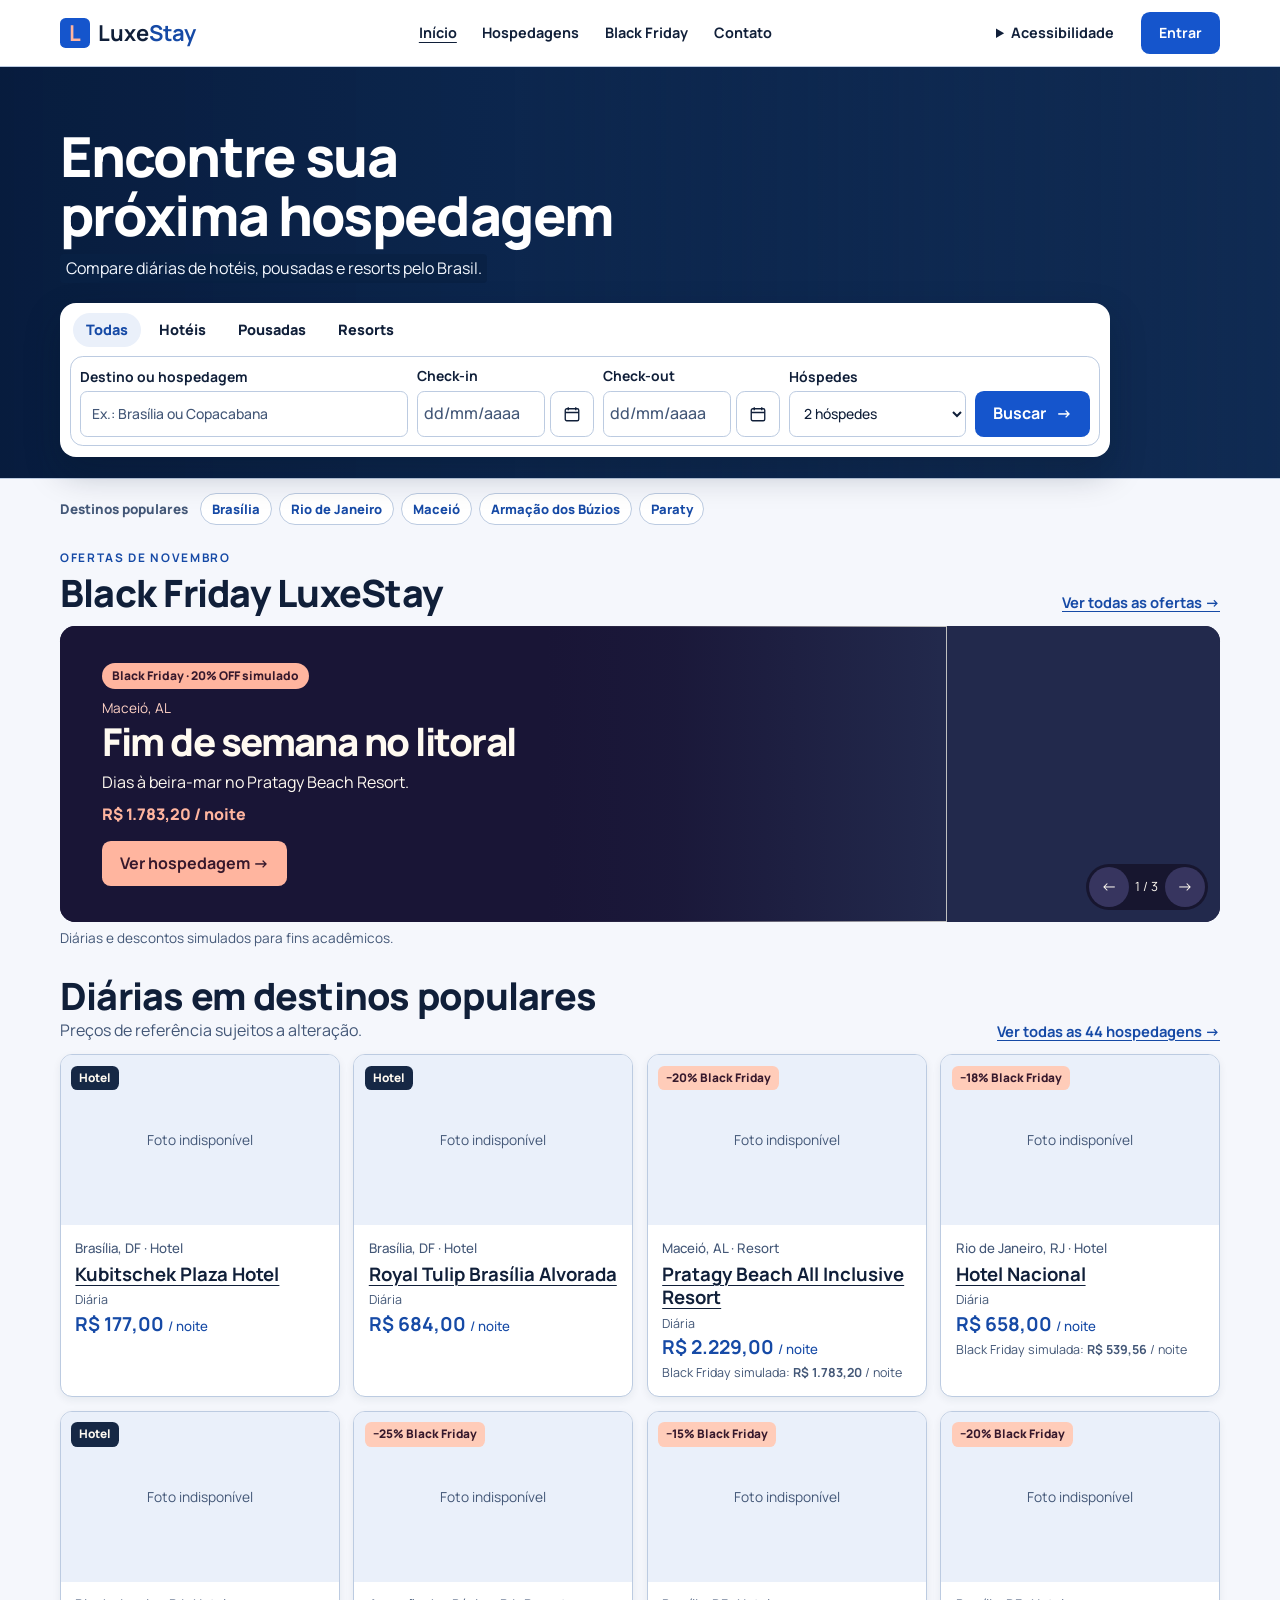
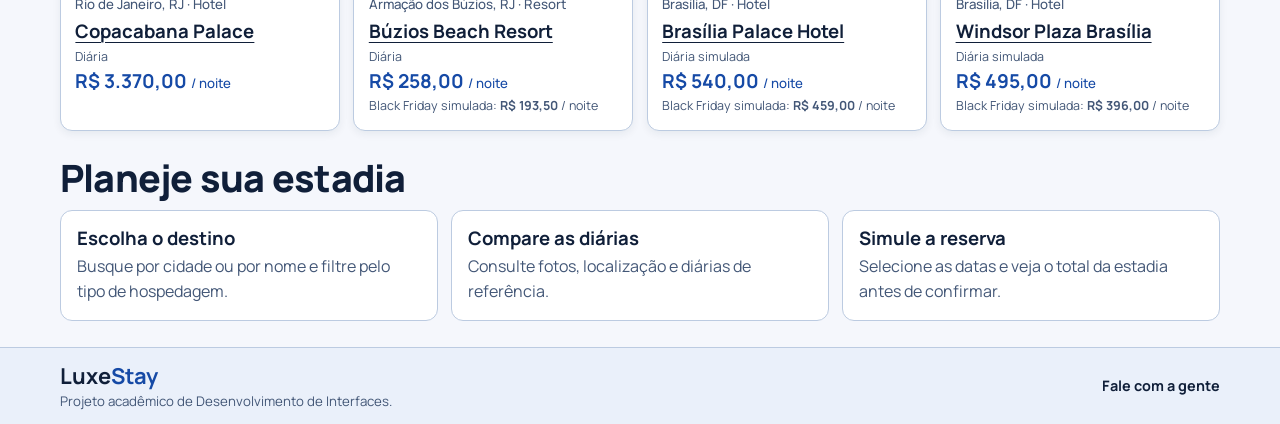
==== index.html @ e7db76b5 "Organiza a interface e conclui o fluxo de reserva do LuxeStay - Separa o catálogo de 44 hospedagens " ====
<!doctype html>
<html lang="pt-BR">

  <head>
    <meta charset="utf-8">
    <meta name="viewport" content="width=device-width, initial-scale=1">
    <meta name="theme-color" content="#0d2344">
    <title>Encontre sua próxima hospedagem | LuxeStay</title>
    <link rel="stylesheet"
      href="https://cdn.jsdelivr.net/npm/bootstrap@5.3.8/dist/css/bootstrap.min.css">
    <link rel="stylesheet" href="css/style.css">
    <script defer
      src="https://cdn.jsdelivr.net/npm/bootstrap@5.3.8/dist/js/bootstrap.bundle.min.js"></script>
    <script defer src="js/hospedagens.js"></script>
    <script defer src="js/script.js"></script>
  </head>

  <body>
    <a class="skip-link" href="#principal">Ir para o conteúdo</a>
    <header class="site-header">
      <div class="shell header-inner">
        <a class="brand" href="index.html" aria-label="LuxeStay, início"><span class="brand-mark"
            aria-hidden="true">L</span> Luxe<span>Stay</span></a>
        <nav aria-label="Menu principal">
          <a href="index.html" aria-current="page">Início</a>
          <a href="hospedagens.html">Hospedagens</a>
          <a href="index.html#ofertas">Black Friday</a>
          <a href="contato.html">Contato</a>
        </nav>
        <div class="header-actions">
          <details class="access">
            <summary>Acessibilidade</summary>
            <div class="access-options">
              <label for="tema">Aparência</label>
              <select id="tema">
                <option value="light">Modo claro</option>
                <option value="dark">Modo escuro</option>
              </select>
              <label for="tamanho">Tamanho do texto</label>
              <select id="tamanho">
                <option value="normal">Padrão</option>
                <option value="grande">Maior</option>
                <option value="extra">Muito maior</option>
              </select>
            </div>
          </details>
          <a class="action compact" data-account href="login.html">Entrar</a>
        </div>
      </div>
    </header>
    <main id="principal">
      <section class="intro hero-search">
        <div class="shell">
          <h1>Encontre sua próxima hospedagem</h1>
          <p>Compare diárias de hotéis, pousadas e resorts pelo Brasil.</p>
          <form class="search-panel formulario-busca" action="hospedagens.html" method="get">
            <fieldset class="search-tabs">
              <legend class="sr-only">Tipo de hospedagem</legend>
              <label><input type="radio" name="tipo" value="" checked><span>Todas</span></label>
              <label><input type="radio" name="tipo" value="hotel"><span>Hotéis</span></label>
              <label><input type="radio" name="tipo" value="pousada"><span>Pousadas</span></label>
              <label><input type="radio" name="tipo" value="resort"><span>Resorts</span></label>
            </fieldset>
            <p id="ajuda-datas" class="sr-only">Preencha as duas datas ou deixe ambos os campos em
              branco.</p>
            <div class="search-fields">
              <label>Destino ou hospedagem<input id="destino" name="destino" list="destinos"
                  placeholder="Ex.: Brasília ou Copacabana"></label>
              <datalist id="destinos"></datalist>
              <label>Check-in<input type="date" id="checkin" name="checkin"
                  aria-describedby="ajuda-datas"></label>
              <label>Check-out<input type="date" id="checkout" name="checkout"
                  aria-describedby="ajuda-datas"></label>
              <label>Hóspedes<select id="hospedes" name="hospedes">
                  <option value="1">1 hóspede</option>
                  <option value="2" selected>2 hóspedes</option>
                  <option value="3">3 hóspedes</option>
                  <option value="4">4 hóspedes</option>
                  <option value="5">5 hóspedes</option>
                  <option value="6">6 hóspedes</option>
                </select></label>
              <button class="action" type="submit">Buscar <span aria-hidden="true">→</span></button>
            </div>
          </form>
        </div>
      </section>

      <nav class="shell destination-strip" aria-label="Destinos populares">
        <span>Destinos populares</span>
        <a href="hospedagens.html?destino=Bras%C3%ADlia">Brasília</a>
        <a href="hospedagens.html?destino=Rio%20de%20Janeiro">Rio de Janeiro</a>
        <a href="hospedagens.html?destino=Macei%C3%B3">Maceió</a>
        <a href="hospedagens.html?destino=Arma%C3%A7%C3%A3o%20dos%20B%C3%BAzios">Armação dos
          Búzios</a>
        <a href="hospedagens.html?destino=Paraty">Paraty</a>
      </nav>

      <section id="ofertas" class="shell offer-section" aria-labelledby="titulo-ofertas">
        <div class="section-heading">
          <div>
            <p class="eyebrow">Ofertas de novembro</p>
            <h2 id="titulo-ofertas">Black Friday LuxeStay</h2>
          </div>
          <a class="text-link" href="hospedagens.html?oferta=1">Ver todas as ofertas →</a>
        </div>
        <div id="ofertas-luxe" class="carousel slide deal-carousel" aria-roledescription="carrossel"
          aria-label="Ofertas em destaque" data-bs-interval="false">
          <div class="carousel-inner">
            <div class="carousel-item active" role="group" aria-label="1 de 3">
              <article class="deal-slide">
                <img class="deal-photo"
                  src="https://imgcy.trivago.com/c_fill,e_sharpen:60,f_auto,h_720,q_75,w_1200/partner-images/5e/88/af7acc5b1d26669140fd26bcfb61e09111b917dd5258dff6beda369e85be.jpeg"
                  alt="" fetchpriority="high">
                <div class="deal-copy">
                  <span class="deal-badge" data-deal-badge="25">Black Friday</span>
                  <p class="deal-location">Maceió, AL</p>
                  <h3>Fim de semana no litoral</h3>
                  <p>Dias à beira-mar no Pratagy Beach Resort.</p>
                  <p class="deal-price"></p>
                  <a class="action gold" href="detalhes.html?id=25">Ver hospedagem →</a>
                </div>
              </article>
            </div>
            <div class="carousel-item" role="group" aria-label="2 de 3" inert>
              <article class="deal-slide">
                <img class="deal-photo"
                  src="https://imgcy.trivago.com/c_fill,e_sharpen:60,f_auto,h_720,q_75,w_1200/hotelier-images/9b/83/5a843646e0b677af9c43e42829a51268a2fe6a4b3c19500f8d08c5024c2d.jpeg"
                  alt="">
                <div class="deal-copy">
                  <span class="deal-badge" data-deal-badge="34">Black Friday</span>
                  <p class="deal-location">Rio de Janeiro, RJ</p>
                  <h3>O Rio visto de São Conrado</h3>
                  <p>Conheça o Hotel Nacional e a orla carioca.</p>
                  <p class="deal-price"></p>
                  <a class="action gold" href="detalhes.html?id=34">Ver hospedagem →</a>
                </div>
              </article>
            </div>
            <div class="carousel-item" role="group" aria-label="3 de 3" inert>
              <article class="deal-slide">
                <img class="deal-photo"
                  src="https://imgcy.trivago.com/c_fill,e_sharpen:60,f_auto,h_720,q_75,w_1200/partner-images/7d/9f/0ab2887607cb17956546deab1531b6927777f15df36d4d3253419502dbb2.jpeg"
                  alt="">
                <div class="deal-copy">
                  <span class="deal-badge" data-deal-badge="41">Black Friday</span>
                  <p class="deal-location">Armação dos Búzios, RJ</p>
                  <h3>Uma pausa em Búzios</h3>
                  <p>Estadia no Búzios Beach Resort, na Praia de Tucuns.</p>
                  <p class="deal-price"></p>
                  <a class="action gold" href="detalhes.html?id=41">Ver hospedagem →</a>
                </div>
              </article>
            </div>
          </div>
          <div class="deal-controls">
            <button type="button" data-bs-target="#ofertas-luxe" data-bs-slide="prev"
              aria-label="Oferta anterior">←</button>
            <span id="slide-atual" role="status">1 / 3</span>
            <button type="button" data-bs-target="#ofertas-luxe" data-bs-slide="next"
              aria-label="Próxima oferta">→</button>
          </div>
        </div>
        <p class="subtle offer-note">Diárias e descontos simulados para fins acadêmicos.</p>
      </section>

      <section class="shell featured" aria-labelledby="titulo-destaques">
        <div class="section-heading">
          <div>
            <h2 id="titulo-destaques">Diárias em destinos populares</h2>
            <p class="subtle">Preços de referência sujeitos a alteração.</p>
          </div>
          <a class="text-link" href="hospedagens.html">Ver todas as 44 hospedagens →</a>
        </div>
        <div class="row g-3 stay-grid" id="destaques"></div>
        <noscript>
          <p>Ative o JavaScript para ver o catálogo de hospedagens.</p>
        </noscript>
      </section>

      <section class="shell guide" aria-labelledby="titulo-guia">
        <h2 id="titulo-guia">Planeje sua estadia</h2>
        <div class="row g-3 stay-grid">
          <article class="col-md-4">
            <div class="guide-card">
              <h3>Escolha o destino</h3>
              <p>Busque por cidade ou por nome e filtre pelo tipo de hospedagem.</p>
            </div>
          </article>
          <article class="col-md-4">
            <div class="guide-card">
              <h3>Compare as diárias</h3>
              <p>Consulte fotos, localização e diárias de referência.</p>
            </div>
          </article>
          <article class="col-md-4">
            <div class="guide-card">
              <h3>Simule a reserva</h3>
              <p>Selecione as datas e veja o total da estadia antes de confirmar.</p>
            </div>
          </article>
        </div>
      </section>
    </main>
    <footer class="site-footer">
      <div class="shell footer-inner">
        <div><a class="brand" href="index.html">Luxe<span>Stay</span></a>
          <p>Projeto acadêmico de Desenvolvimento de Interfaces.</p>
        </div>
        <a href="contato.html">Fale com a gente</a>
      </div>
    </footer>
  </body>

</html>
---- css/style.css ----
@import url('https://fonts.googleapis.com/css2?family=Manrope:wght@400;500;600;700;800&display=swap');

:root {
  color-scheme: light;
  --page: #f5f7fc;
  --surface: #fff;
  --soft: #eaf0fa;
  --ink: #101f39;
  --muted: #435777;
  --accent: #164aa6;
  --button: #1555cc;
  --button-text: #fff;
  --line: #bccbe1;
  --focus: #1d5be4;
  --gold: #ffb59f;
}

:root[data-theme="dark"] {
  color-scheme: dark;
  --page: #0b1426;
  --surface: #131f34;
  --soft: #1b2b46;
  --ink: #eff5ff;
  --muted: #bed0ec;
  --accent: #a7c7ff;
  --button: #a7c7ff;
  --button-text: #101f39;
  --line: #566e94;
  --focus: #c1d4ff;
}

:root[data-size="grande"] {
  font-size: 112.5%;
}

:root[data-size="extra"] {
  font-size: 125%;
}

* {
  box-sizing: border-box;
}

[hidden] {
  display: none !important;
}

body {
  margin: 0;
  min-height: 100vh;
  display: flex;
  flex-direction: column;
  background: var(--page);
  color: var(--ink);
  font: 1rem/1.55 "Manrope", system-ui, sans-serif;
}

main {
  flex: 1;
}

a {
  color: var(--accent);
}

img {
  display: block;
  max-width: 100%;
}

button,
input,
select,
textarea {
  font: inherit;
}

button,
select,
summary {
  cursor: pointer;
}

:focus-visible {
  outline: 3px solid var(--focus);
  outline-offset: 3px;
}

.shell {
  width: min(1160px, calc(100% - 3rem));
  margin-inline: auto;
}

.sr-only,
.skip-link:not(:focus) {
  position: absolute;
  width: 1px;
  height: 1px;
  padding: 0;
  overflow: hidden;
  clip-path: inset(50%);
  white-space: nowrap;
}

.skip-link:focus {
  position: fixed;
  z-index: 10;
  top: .75rem;
  left: .75rem;
  padding: .6rem 1rem;
  background: var(--surface);
  border-radius: .4rem;
}

h1,
h2,
h3,
p {
  margin: 0;
}

h1,
h2 {
  font-family: "Manrope", system-ui, sans-serif;
  font-weight: 800;
}

h1 {
  font-size: clamp(2rem, 4.4vw, 3.45rem);
  line-height: 1.08;
  letter-spacing: -.03em;
}

h2 {
  font-size: clamp(1.65rem, 3vw, 2.35rem);
  line-height: 1.15;
  letter-spacing: -.02em;
}

h3 {
  font-size: 1.16rem;
  font-weight: 700;
  line-height: 1.25;
}

.subtle {
  color: var(--muted);
}

.eyebrow {
  color: var(--accent);
  font-size: .74rem;
  font-weight: 700;
  letter-spacing: .14em;
  text-transform: uppercase;
  margin-bottom: .25rem;
}

.site-header {
  background: var(--surface);
  border-bottom: 1px solid var(--line);
}

.header-inner,
.footer-inner,
.header-actions,
.site-header nav {
  display: flex;
  align-items: center;
  gap: clamp(.65rem, 2vw, 1.75rem);
}

.header-inner {
  justify-content: space-between;
  min-height: 4.1rem;
  padding-block: .55rem;
  flex-wrap: wrap;
}

.brand {
  display: inline-flex;
  align-items: center;
  font: 700 1.37rem "Manrope", system-ui, sans-serif;
  color: var(--ink);
  white-space: nowrap;
  text-decoration: none;
}

.brand>span:last-child {
  color: var(--accent);
}

.brand .brand-mark {
  display: grid;
  place-items: center;
  background: #1555cc;
  color: #ffb59f;
  width: 1.9rem;
  height: 1.9rem;
  margin-right: .48rem;
  border-radius: .35rem;
}

.site-header nav {
  flex-wrap: wrap;
}

.site-header nav a,
.site-footer a:not(.brand),
.access summary {
  color: var(--ink);
  font-size: .9rem;
  font-weight: 700;
  text-decoration: none;
}

.site-header nav a:hover,
.site-header nav a[aria-current],
.site-footer a:hover {
  text-decoration: underline;
  text-underline-offset: .25em;
}

.action {
  display: inline-flex;
  justify-content: center;
  align-items: center;
  gap: .65rem;
  min-height: 2.85rem;
  width: fit-content;
  padding: .55rem 1.05rem;
  border: 1px solid transparent;
  border-radius: .55rem;
  background: var(--button);
  color: var(--button-text);
  font-weight: 700;
  text-decoration: none;
}

.action:hover {
  text-decoration: underline;
  color: var(--button-text);
}

.action.compact {
  min-height: 2.45rem;
  font-size: .88rem;
}

.action.gold {
  background: var(--gold);
  color: #37192c;
}

.action.secondary {
  background: var(--surface);
  color: var(--ink);
  border-color: var(--line);
}

.access {
  position: relative;
}

.access summary {
  padding: .5rem .1rem;
}

.access-options {
  position: absolute;
  z-index: 3;
  right: 0;
  top: 100%;
  width: min(15rem, 84vw);
  display: grid;
  gap: .4rem;
  padding: .8rem;
  border: 1px solid var(--line);
  border-radius: .55rem;
  background: var(--surface);
  box-shadow: 0 9px 20px #0002;
}

.access-options label {
  font-size: .83rem;
  font-weight: 800;
}

.intro {
  background: var(--soft);
  border-bottom: 1px solid var(--line);
  padding: 1.65rem 0 1.45rem;
}

.intro h1+p,
.inner-page>h1+p {
  margin-top: .5rem;
  color: var(--muted);
}

.search-panel {
  display: grid;
  gap: .55rem;
  margin-top: 1rem;
}

.search-tabs {
  display: flex;
  flex-wrap: wrap;
  gap: .35rem;
  padding: 0;
  margin: 0;
  border: 0;
}

.search-tabs label {
  position: relative;
  cursor: pointer;
}

.search-tabs input {
  position: absolute;
  opacity: 0;
  width: 1px;
  height: 1px;
}

.search-tabs span {
  display: block;
  padding: .3rem .75rem;
  border: 1px solid transparent;
  border-radius: 99px;
  color: var(--ink);
  font-size: .9rem;
  font-weight: 800;
}

.search-tabs input:checked+span {
  background: var(--button);
  color: var(--button-text);
}

.search-tabs input:focus-visible+span {
  outline: 3px solid var(--focus);
  outline-offset: 2px;
}

.search-fields {
  display: grid;
  grid-template-columns: 1.85fr repeat(3, minmax(0, 1fr)) auto;
  gap: .55rem;
  align-items: end;
  padding: .65rem;
  border: 1px solid var(--line);
  border-radius: .8rem;
  background: var(--surface);
  box-shadow: 0 4px 14px #1527230c;
}

.search-fields label,
.stack label {
  display: grid;
  gap: .24rem;
  font-weight: 700;
  font-size: .87rem;
  min-width: 0;
}

.search-fields .action {
  width: 100%;
}

input:not([type="radio"]):not([type="checkbox"]),
select,
textarea {
  min-width: 0;
  width: 100%;
  min-height: 2.85rem;
  padding: .55rem .65rem;
  border: 1px solid var(--line);
  border-radius: .45rem;
  background: var(--surface);
  color: var(--ink);
  font-weight: 500;
}

input::placeholder {
  color: var(--muted);
  opacity: 1;
}

.offer-section,
.featured,
.guide,
.results {
  padding-top: 1.55rem;
}

.section-heading {
  display: flex;
  justify-content: space-between;
  align-items: end;
  gap: .65rem 1rem;
  flex-wrap: wrap;
  margin-bottom: .75rem;
}

.text-link {
  font-size: .92rem;
  font-weight: 700;
  text-underline-offset: .22em;
}

.deal-carousel {
  position: relative;
  border-radius: .95rem;
  overflow: hidden;
  background: #191536;
  color: #fffaf1;
}

.deal-carousel :focus-visible {
  outline-color: var(--gold);
}

.carousel-inner {
  position: relative;
  width: 100%;
  overflow: hidden;
}

.carousel-item:not(.active):not(.carousel-item-next):not(.carousel-item-prev) {
  display: none;
}

.deal-slide {
  position: relative;
  isolation: isolate;
  min-height: 18rem;
  display: flex;
  align-items: center;
}

.deal-photo {
  position: absolute;
  inset: 0 0 0 38%;
  z-index: -2;
  background-color: #22294c;
  background-size: cover;
  background-position: center;
}

.deal-slide::after {
  content: "";
  position: absolute;
  z-index: -1;
  inset: 0;
  background: linear-gradient(90deg, #191536 0%, #191536 41%, #191536c7 52%, #19153600 76%);
}

.deal-copy {
  padding: 1.45rem clamp(1rem, 4vw, 2.65rem);
  width: min(100%, 32rem);
}

.deal-badge {
  display: inline-block;
  color: #37192c;
  background: var(--gold);
  border-radius: 99px;
  padding: .22rem .6rem;
  font-size: .75rem;
  font-weight: 800;
}

.deal-location {
  color: #ffd2c5;
  font-size: .85rem;
  margin-top: .55rem;
}

.deal-copy h3 {
  font: 700 clamp(1.7rem, 3vw, 2.6rem)/1.06 "Manrope", system-ui, sans-serif;
  margin: .2rem 0 .45rem;
}

.deal-copy .action {
  margin-top: .85rem;
}

.deal-controls {
  position: absolute;
  z-index: 2;
  right: .75rem;
  bottom: .75rem;
  display: flex;
  align-items: center;
  gap: .4rem;
  padding: .2rem;
  border-radius: 99px;
  background: #17162f;
  color: #fffaf1;
}

.deal-controls button {
  display: grid;
  place-items: center;
  border: 0;
  border-radius: 50%;
  background: #37355f;
  color: #fffaf1;
  width: 2.15rem;
  height: 2.15rem;
}

.deal-controls span {
  font-size: .79rem;
}

.offer-note {
  margin-top: .4rem;
  font-size: .85rem;
}

.stay-grid {
  display: grid;
  grid-template-columns: repeat(3, minmax(0, 1fr));
  gap: .85rem;
  margin: 0;
}

.stay-grid>* {
  width: auto;
  max-width: none;
  margin: 0;
  padding: 0;
}

.stay-card,
.guide-card,
.surface {
  background: var(--surface);
  color: var(--ink);
  border: 1px solid var(--line);
  border-radius: .75rem;
  overflow: hidden;
}

.stay-card {
  height: 100%;
}

.stay-photo {
  position: relative;
  display: grid;
  place-items: center;
  height: 10rem;
  background: var(--soft);
  color: var(--muted);
}

.stay-photo img {
  position: absolute;
  inset: 0;
  width: 100%;
  height: 100%;
  object-fit: cover;
}

.stay-photo .photo-fallback {
  font-size: .86rem;
}

.card-badge {
  position: absolute;
  top: .65rem;
  left: .65rem;
  padding: .18rem .5rem;
  border-radius: .4rem;
  background: #162845;
  color: #fffaf1;
  font-size: .74rem;
  font-weight: 800;
}

.card-badge.sale {
  background: var(--gold);
  color: #37192c;
}

.stay-content {
  display: grid;
  align-content: start;
  gap: .28rem;
  padding: .8rem .9rem .9rem;
}

.stay-content h3 a {
  color: var(--ink);
  text-decoration-thickness: 1px;
  text-underline-offset: .2em;
}

.stay-price {
  color: var(--accent);
  font-weight: 700;
  margin-top: .15rem;
}

.stay-price small,
.stay-content .subtle,
.card-original {
  font-size: .83rem;
  font-weight: 500;
}

.card-original {
  color: var(--muted);
  margin-right: .38rem;
}

.guide,
.results {
  padding-bottom: 1.65rem;
}

.guide h2 {
  margin-bottom: .7rem;
}

.guide-card,
.surface {
  padding: 1rem;
}

.guide-card p {
  margin-top: .25rem;
  color: var(--muted);
}

.site-footer {
  border-top: 1px solid var(--line);
  background: var(--soft);
}

.footer-inner {
  min-height: 4.7rem;
  justify-content: space-between;
  padding-block: .7rem;
}

.footer-inner p {
  color: var(--muted);
  font-size: .83rem;
}

.filters {
  display: flex;
  gap: .65rem 1rem;
  align-items: center;
  flex-wrap: wrap;
  max-width: 100%;
}

.filters label {
  font-size: .9rem;
  font-weight: 800;
}

.filter-offers {
  display: inline-flex;
  align-items: center;
  gap: .4rem;
  min-height: 2.85rem;
  cursor: pointer;
}

.filter-offers input {
  margin: 0;
  accent-color: var(--accent);
}

.sort-control {
  display: flex;
  flex-wrap: wrap;
  align-items: center;
  gap: .35rem .65rem;
  max-width: 100%;
}

.sort-control select {
  width: auto;
  min-width: min(9rem, 100%);
  max-width: 100%;
  padding-inline-end: 1.65rem;
}

.sort-control select:hover {
  border-color: var(--accent);
}

.inner-page {
  padding-block: 1.65rem 2rem;
}

.back-link {
  display: inline-block;
  margin-bottom: .65rem;
}

.detail-layout {
  display: grid;
  grid-template-columns: 1.85fr 1fr;
  align-items: start;
  gap: 1rem;
  margin-top: .9rem;
}

.detail-layout .stay-photo {
  height: clamp(15rem, 38vw, 29rem);
  border-radius: .75rem;
  overflow: hidden;
}

.detail-caption {
  margin-top: .35rem;
  font-size: .86rem;
}

.detail-about {
  margin-top: .8rem;
}

.detail-about h2 {
  margin-bottom: .3rem;
}

.stack {
  display: grid;
  gap: .75rem;
  align-content: start;
}

.stack fieldset {
  margin: 0;
  min-width: 0;
}

.account-grid {
  grid-template-columns: repeat(2, minmax(0, 1fr));
  margin-top: .9rem;
}

.contact-form {
  width: min(100%, 39rem);
  margin-top: .9rem;
}

.notice {
  background: var(--soft);
  border: 1px solid var(--line);
  border-radius: .5rem;
  padding: .65rem .8rem;
  margin-block: .45rem;
}

.form-status {
  font-weight: 700;
  color: var(--accent);
}

.form-status:empty {
  display: none;
}

@media (max-width: 900px) {
  .search-fields {
    grid-template-columns: repeat(4, minmax(0, 1fr));
  }

  .search-fields label:first-child {
    grid-column: 1 / -1;
  }
}

@media (max-width: 680px) {
  .shell {
    width: calc(100% - 1.5rem);
  }

  .header-inner {
    gap: .45rem .6rem;
  }

  .header-inner nav {
    order: 3;
    width: 100%;
    gap: .4rem 1rem;
  }

  .access-options {
    left: 0;
    right: auto;
  }

  .intro {
    padding-block: 1.15rem .95rem;
  }

  .search-fields {
    grid-template-columns: repeat(2, minmax(0, 1fr));
  }

  .stay-grid,
  .account-grid,
  .detail-layout {
    grid-template-columns: 1fr;
  }

  .stay-photo {
    height: 12rem;
  }

  .deal-slide {
    min-height: 15rem;
    align-items: end;
  }

  .deal-photo {
    inset: 0;
  }

  .deal-slide::after {
    background: linear-gradient(0deg, #191536 10%, #191536f0 36%, #1915361f 100%);
  }

  .deal-copy {
    padding: 2.25rem .85rem 3.25rem;
  }

  .deal-controls {
    right: .35rem;
    bottom: .35rem;
  }
}

@media (prefers-reduced-motion: reduce) {

  *,
  *::before,
  *::after {
    scroll-behavior: auto !important;
    animation-duration: .01ms !important;
    transition-duration: .01ms !important;
  }
}

/* Busca, destinos e ofertas na página inicial */
.hero-search {
  padding-block: clamp(2rem, 4.7vw, 4.25rem) 1.35rem;
  color: #fff;
  background: linear-gradient(90deg, #071b3cec 0%, #0b254cda 40%, #0b254c42 100%),
    url("../images/banner-praia.jpg") center 48% / cover no-repeat #112c54;
}

.hero-search h1 {
  max-width: 16ch;
  text-wrap: balance;
}

.hero-search h1+p {
  width: fit-content;
  color: #f4f8ff;
  background: #092144dc;
  border-radius: .25rem;
  padding: .12rem .35rem;
}

.hero-search .search-panel {
  max-width: 1050px;
  position: relative;
  padding: .65rem;
  margin-top: 1.25rem;
  border-radius: 1rem;
  background: var(--surface);
  color: var(--ink);
  box-shadow: 0 15px 35px #06152946;
}

.hero-search .search-fields {
  box-shadow: none;
  padding: .55rem;
}

.hero-search .search-tabs {
  padding-inline: .15rem;
}

.hero-search .search-tabs input:checked+span {
  color: var(--accent);
  background: var(--soft);
}

.hero-search .search-tabs span {
  min-height: 2rem;
}

.destination-strip {
  display: flex;
  align-items: center;
  gap: .45rem;
  flex-wrap: wrap;
  padding-block: .85rem .3rem;
}

.destination-strip span {
  color: var(--muted);
  font-size: .84rem;
  font-weight: 800;
  margin-right: .3rem;
}

.destination-strip a {
  text-decoration: none;
  color: var(--accent);
  border: 1px solid var(--line);
  background: var(--surface);
  font-size: .81rem;
  font-weight: 800;
  border-radius: 99px;
  padding: .32rem .68rem;
}

.destination-strip a:hover {
  text-decoration: underline;
}

.offer-section {
  padding-top: 1.15rem;
}

.deal-slide {
  min-height: 18.5rem;
}

.deal-photo {
  inset: 0 0 0 auto;
  width: 62%;
  height: 100%;
  object-fit: cover;
  object-position: center;
  color: transparent;
}

.deal-slide::after {
  background: linear-gradient(90deg, #191536 0%, #191536 42%, #191536d4 53%, #19153600 76%);
}

.deal-copy {
  width: min(100%, 32rem);
}

.deal-copy h3 {
  letter-spacing: -.04em;
  font-weight: 800;
}

.deal-price {
  color: var(--gold);
  margin-top: .48rem;
  font-weight: 800;
}

.deal-controls button {
  width: 2.5rem;
  height: 2.5rem;
}

.card-badge.sale {
  background: #ffccb9;
}

.stay-card {
  box-shadow: 0 3px 8px #12264211;
}

.stay-card .stay-photo {
  height: 10.6rem;
}

.stay-card .stay-content h3 a:hover {
  color: var(--accent);
}

.price-label {
  color: var(--muted);
  font-size: .78rem;
}

.stay-price {
  margin: 0;
  font-size: 1.2rem;
}

.featured .stay-grid {
  grid-template-columns: repeat(4, minmax(0, 1fr));
}

@media (max-width: 900px) {
  .featured .stay-grid {
    grid-template-columns: repeat(2, minmax(0, 1fr));
  }
}

@media (max-width: 680px) {
  .hero-search {
    background-position: 58% 48%;
  }

  .hero-search .search-panel {
    margin-top: .85rem;
    padding: .35rem;
  }

  .hero-search .search-fields {
    padding: .35rem;
  }

  .deal-slide {
    min-height: 20rem;
    align-items: end;
  }

  .deal-photo {
    inset: 0;
    width: 100%;
  }

  .deal-slide::after {
    background: linear-gradient(0deg, #191536 5%, #191536 25%, #191536ed 53%, #19153626 100%);
  }

  .deal-copy {
    padding-bottom: 3.65rem;
  }
}

@media (max-width: 470px) {
  .featured .stay-grid {
    grid-template-columns: 1fr;
  }
}


/* Resultados de ofertas */
.results .offer-grid .stay-card {
  display: flex;
  flex-direction: column;
}

.results .offer-grid .stay-photo {
  flex: 0 0 auto;
  height: auto;
  aspect-ratio: 2.2 / 1;
}

.results .offer-grid .stay-content {
  display: flex;
  flex: 1;
  flex-direction: column;
  gap: .35rem;
}

.results .offer-grid .stay-rates {
  display: grid;
  gap: .15rem;
  margin-top: auto;
  padding-top: .25rem;
}

.results .offer-grid .sale-price {
  margin-top: .25rem;
  padding: .35rem .5rem;
  border-radius: .35rem;
  background: var(--soft);
  color: var(--ink);
}

.results .offer-grid .sale-price strong {
  color: var(--accent);
}

.reservation-date {
  display: grid;
  gap: .25rem;
}

.reservation-date-controls {
  display: flex;
  flex-wrap: wrap;
  align-items: center;
  gap: .45rem;
  position: relative;
}

.reservation-date-controls input[type="text"] {
  flex: 1 1 10rem;
  width: auto;
}

.reservation-date-controls .reservation-picker {
  position: absolute;
  inset-inline-end: 0;
  width: 2.85rem;
  opacity: 0;
  pointer-events: none;
}

.reservation-date-controls .action svg {
  flex-shrink: 0;
}

.search-fields .reservation-date {
  min-width: 0;
  grid-template-columns: minmax(0, 1fr);
}

.search-fields .reservation-date-controls {
  display: grid;
  grid-template-columns: minmax(0, 1fr) 2.75rem;
  min-width: 0;
  gap: .3rem;
}

.search-fields .reservation-date-controls input[type="text"] {
  width: 100%;
  min-width: 0;
  padding-inline: .4rem;
}

.search-fields .reservation-date-controls .action {
  width: 100%;
  padding-inline: .35rem;
}

.search-fields .reservation-date-controls .action span {
  display: none;
}

.search-fields .reservation-date-controls input[type="date"]:not(.reservation-picker) {
  grid-column: 1 / -1;
}

@media (max-width: 420px) {
  .search-fields .reservation-date {
    grid-column: 1 / -1;
  }
}

.checkout-summary {
  display: grid;
  grid-template-columns: minmax(0, 1fr) auto;
  gap: .4rem 1rem;
  margin: 0;
}

.checkout-summary dd {
  margin: 0;
  text-align: end;
}

.checkout-layout {
  max-width: 58rem;
}

#checkout-confirmar:disabled {
  opacity: .65;
  cursor: default;
}

.quote-dates {
  display: grid;
  grid-template-columns: repeat(2, minmax(0, 1fr));
  gap: .75rem;
}

.quote-dates .reservation-date {
  grid-template-columns: minmax(0, 1fr);
}

.quote-dates .reservation-date-controls {
  display: grid;
  grid-template-columns: minmax(0, 1fr) 2.75rem;
}

.quote-dates .reservation-date-controls input[type="text"] {
  width: 100%;
}

.quote-dates .reservation-date-controls .action {
  width: 100%;
  padding-inline: .35rem;
}

.quote-dates .reservation-date-controls .action span {
  display: none;
}

.quote-dates .reservation-date-controls input[type="date"]:not(.reservation-picker) {
  grid-column: 1 / -1;
}

.quote-form button:disabled {
  opacity: .6;
  cursor: default;
}

@media (max-width: 470px) {
  .quote-dates {
    grid-template-columns: 1fr;
  }
}
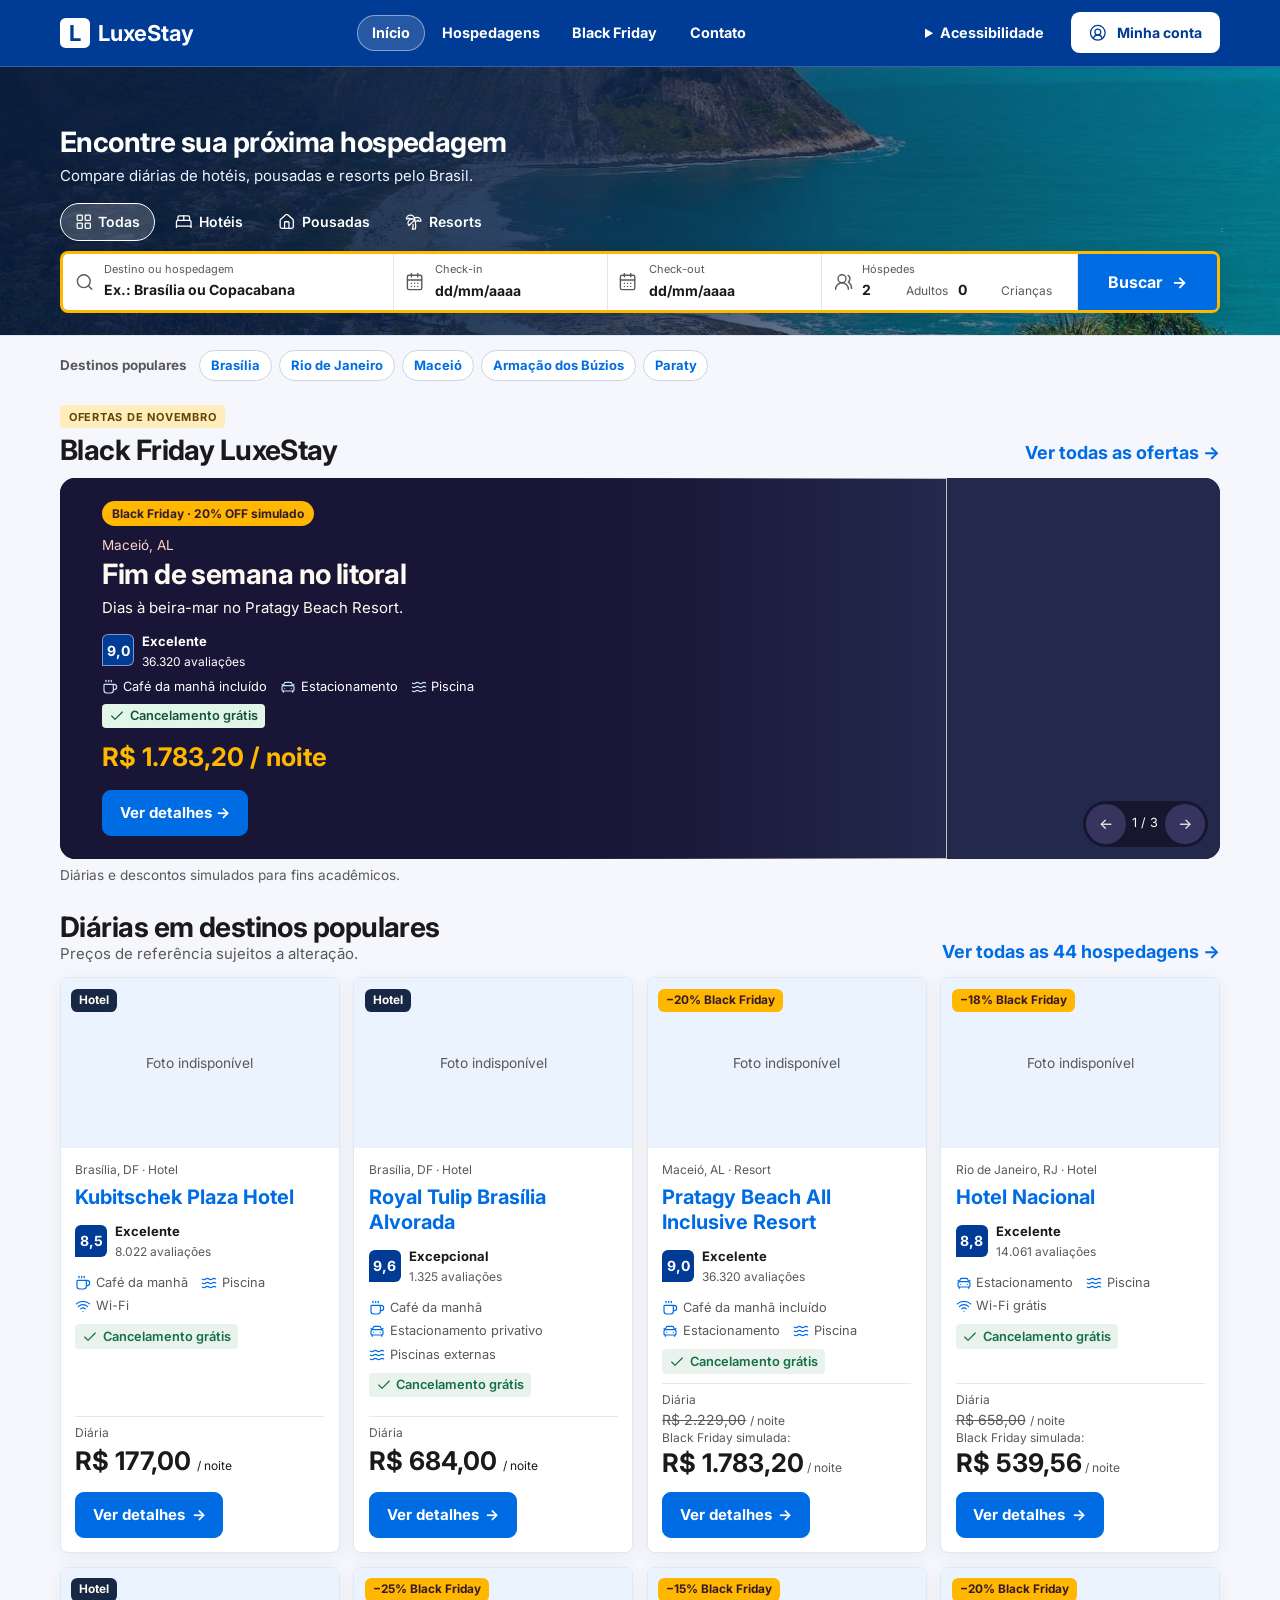
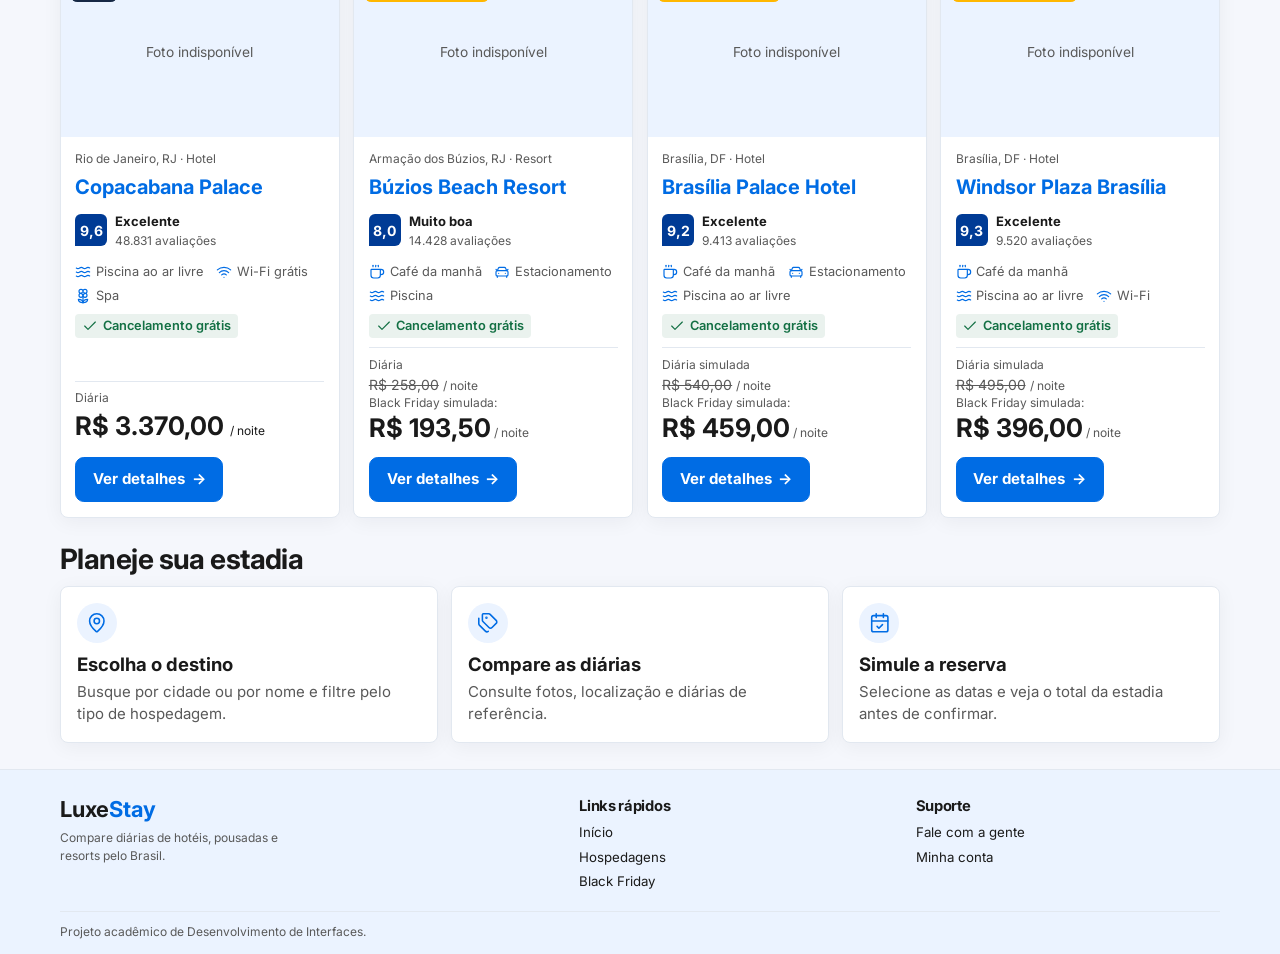
==== commit a7d33e30: "Integra perfil e reservas ao checkout com Pix e parcelamento Atualiza o catálogo, os detalhes da hos" ====
--- a/index.html
+++ b/index.html
@@ -4,7 +4,7 @@
   <head>
     <meta charset="utf-8">
     <meta name="viewport" content="width=device-width, initial-scale=1">
-    <meta name="theme-color" content="#0d2344">
+    <meta name="theme-color" content="#003B95">
     <title>Encontre sua próxima hospedagem | LuxeStay</title>
     <link rel="stylesheet"
       href="https://cdn.jsdelivr.net/npm/bootstrap@5.3.8/dist/css/bootstrap.min.css">
@@ -12,7 +12,9 @@
     <script defer
       src="https://cdn.jsdelivr.net/npm/bootstrap@5.3.8/dist/js/bootstrap.bundle.min.js"></script>
     <script defer src="js/hospedagens.js"></script>
+    <script defer src="js/dados-detalhes.js"></script>
     <script defer src="js/script.js"></script>
+    <script defer src="js/conta.js"></script>
   </head>
 
   <body>
@@ -44,7 +46,7 @@
               </select>
             </div>
           </details>
-          <a class="action compact" data-account href="login.html">Entrar</a>
+          <a class="action compact" data-account href="login.html"><svg class="ui-icon" aria-hidden="true" focusable="false"><use href="images/interface.svg#conta"></use></svg><span class="account-avatar" aria-hidden="true" hidden></span><span class="account-name">Minha conta</span></a>
         </div>
       </div>
     </header>
@@ -56,29 +58,30 @@
           <form class="search-panel formulario-busca" action="hospedagens.html" method="get">
             <fieldset class="search-tabs">
               <legend class="sr-only">Tipo de hospedagem</legend>
-              <label><input type="radio" name="tipo" value="" checked><span>Todas</span></label>
-              <label><input type="radio" name="tipo" value="hotel"><span>Hotéis</span></label>
-              <label><input type="radio" name="tipo" value="pousada"><span>Pousadas</span></label>
-              <label><input type="radio" name="tipo" value="resort"><span>Resorts</span></label>
+              <label><input type="radio" name="tipo" value="" checked><span><svg class="ui-icon" aria-hidden="true" focusable="false"><use href="images/interface.svg#todos"></use></svg>Todas</span></label>
+              <label><input type="radio" name="tipo" value="hotel"><span><svg class="ui-icon" aria-hidden="true" focusable="false"><use href="images/interface.svg#hotel"></use></svg>Hotéis</span></label>
+              <label><input type="radio" name="tipo" value="pousada"><span><svg class="ui-icon" aria-hidden="true" focusable="false"><use href="images/interface.svg#pousada"></use></svg>Pousadas</span></label>
+              <label><input type="radio" name="tipo" value="resort"><span><svg class="ui-icon" aria-hidden="true" focusable="false"><use href="images/interface.svg#resort"></use></svg>Resorts</span></label>
             </fieldset>
             <p id="ajuda-datas" class="sr-only">Preencha as duas datas ou deixe ambos os campos em
               branco.</p>
             <div class="search-fields">
-              <label>Destino ou hospedagem<input id="destino" name="destino" list="destinos"
+              <label class="search-destination"><svg class="ui-icon" aria-hidden="true" focusable="false"><use href="images/interface.svg#busca"></use></svg><span>Destino ou hospedagem</span><input id="destino" name="destino" list="destinos"
                   placeholder="Ex.: Brasília ou Copacabana"></label>
               <datalist id="destinos"></datalist>
               <label>Check-in<input type="date" id="checkin" name="checkin"
                   aria-describedby="ajuda-datas"></label>
               <label>Check-out<input type="date" id="checkout" name="checkout"
                   aria-describedby="ajuda-datas"></label>
-              <label>Hóspedes<select id="hospedes" name="hospedes">
-                  <option value="1">1 hóspede</option>
-                  <option value="2" selected>2 hóspedes</option>
-                  <option value="3">3 hóspedes</option>
-                  <option value="4">4 hóspedes</option>
-                  <option value="5">5 hóspedes</option>
-                  <option value="6">6 hóspedes</option>
-                </select></label>
+              <fieldset class="search-guests">
+                <legend class="sr-only">Hóspedes</legend>
+                <svg class="ui-icon" aria-hidden="true" focusable="false"><use href="images/interface.svg#pessoas"></use></svg>
+                <span class="guest-title" aria-hidden="true">Hóspedes</span>
+                <div class="guest-inputs">
+                  <label>Adultos<input name="adultos" type="number" inputmode="numeric" min="1" step="1" value="2" required></label>
+                  <label>Crianças<input name="criancas" type="number" inputmode="numeric" min="0" step="1" value="0" required></label>
+                </div>
+              </fieldset>
               <button class="action" type="submit">Buscar <span aria-hidden="true">→</span></button>
             </div>
           </form>
@@ -117,7 +120,7 @@
                   <h3>Fim de semana no litoral</h3>
                   <p>Dias à beira-mar no Pratagy Beach Resort.</p>
                   <p class="deal-price"></p>
-                  <a class="action gold" href="detalhes.html?id=25">Ver hospedagem →</a>
+                  <a class="action gold card-details" href="detalhes.html?id=25">Ver detalhes →</a>
                 </div>
               </article>
             </div>
@@ -132,7 +135,7 @@
                   <h3>O Rio visto de São Conrado</h3>
                   <p>Conheça o Hotel Nacional e a orla carioca.</p>
                   <p class="deal-price"></p>
-                  <a class="action gold" href="detalhes.html?id=34">Ver hospedagem →</a>
+                  <a class="action gold card-details" href="detalhes.html?id=34">Ver detalhes →</a>
                 </div>
               </article>
             </div>
@@ -147,7 +150,7 @@
                   <h3>Uma pausa em Búzios</h3>
                   <p>Estadia no Búzios Beach Resort, na Praia de Tucuns.</p>
                   <p class="deal-price"></p>
-                  <a class="action gold" href="detalhes.html?id=41">Ver hospedagem →</a>
+                  <a class="action gold card-details" href="detalhes.html?id=41">Ver detalhes →</a>
                 </div>
               </article>
             </div>
@@ -182,18 +185,21 @@
         <div class="row g-3 stay-grid">
           <article class="col-md-4">
             <div class="guide-card">
+              <span class="guide-icon"><svg class="ui-icon" aria-hidden="true" focusable="false"><use href="images/interface.svg#destino"></use></svg></span>
               <h3>Escolha o destino</h3>
               <p>Busque por cidade ou por nome e filtre pelo tipo de hospedagem.</p>
             </div>
           </article>
           <article class="col-md-4">
             <div class="guide-card">
+              <span class="guide-icon"><svg class="ui-icon" aria-hidden="true" focusable="false"><use href="images/interface.svg#comparar"></use></svg></span>
               <h3>Compare as diárias</h3>
               <p>Consulte fotos, localização e diárias de referência.</p>
             </div>
           </article>
           <article class="col-md-4">
             <div class="guide-card">
+              <span class="guide-icon"><svg class="ui-icon" aria-hidden="true" focusable="false"><use href="images/interface.svg#reserva"></use></svg></span>
               <h3>Simule a reserva</h3>
               <p>Selecione as datas e veja o total da estadia antes de confirmar.</p>
             </div>
@@ -203,10 +209,22 @@
     </main>
     <footer class="site-footer">
       <div class="shell footer-inner">
-        <div><a class="brand" href="index.html">Luxe<span>Stay</span></a>
-          <p>Projeto acadêmico de Desenvolvimento de Interfaces.</p>
-        </div>
-        <a href="contato.html">Fale com a gente</a>
+        <div class="footer-about">
+          <a class="brand" href="index.html">Luxe<span>Stay</span></a>
+          <p>Compare diárias de hotéis, pousadas e resorts pelo Brasil.</p>
+        </div>
+        <nav aria-label="Links rápidos do rodapé">
+          <h2>Links rápidos</h2>
+          <a href="index.html">Início</a>
+          <a href="hospedagens.html">Hospedagens</a>
+          <a href="index.html#ofertas">Black Friday</a>
+        </nav>
+        <nav aria-label="Suporte do rodapé">
+          <h2>Suporte</h2>
+          <a href="contato.html">Fale com a gente</a>
+          <a data-account-footer href="login.html">Minha conta</a>
+        </nav>
+        <p class="footer-project">Projeto acadêmico de Desenvolvimento de Interfaces.</p>
       </div>
     </footer>
   </body>
--- a/css/style.css
+++ b/css/style.css
@@ -1,18 +1,26 @@
-@import url('https://fonts.googleapis.com/css2?family=Manrope:wght@400;500;600;700;800&display=swap');
+@import url('https://fonts.googleapis.com/css2?family=Inter:wght@400;500;600;700&display=swap');
 
 :root {
   color-scheme: light;
   --page: #f5f7fc;
   --surface: #fff;
-  --soft: #eaf0fa;
-  --ink: #101f39;
-  --muted: #435777;
-  --accent: #164aa6;
-  --button: #1555cc;
+  --soft: #ebf3ff;
+  --ink: #1a1a1a;
+  --muted: #595959;
+  --accent: #006ce4;
+  --button: #006ce4;
   --button-text: #fff;
-  --line: #bccbe1;
+  --line: #e2e8f0;
   --focus: #1d5be4;
-  --gold: #ffb59f;
+  --gold: #ffb700;
+  --navy: #003b95;
+  --saving: #137044;
+  --card-radius: 8px;
+  --card-shadow: 0 4px 20px rgba(15, 23, 42, .05);
+  --title-size: clamp(1.5rem, 2.5vw, 1.75rem);
+  --name-size: clamp(1.125rem, 1.8vw, 1.25rem);
+  --price-size: clamp(1.375rem, 2vw, 1.625rem);
+  --micro: .75rem;
 }
 
 :root[data-theme="dark"] {
@@ -27,6 +35,7 @@
   --button-text: #101f39;
   --line: #566e94;
   --focus: #c1d4ff;
+  --saving: #85dfad;
 }
 
 :root[data-size="grande"] {
@@ -52,7 +61,9 @@
   flex-direction: column;
   background: var(--page);
   color: var(--ink);
-  font: 1rem/1.55 "Manrope", system-ui, sans-serif;
+  font: .9375rem/1.5 "Inter", system-ui, sans-serif;
+  -webkit-font-smoothing: antialiased;
+  -moz-osx-font-smoothing: grayscale;
 }
 
 main {
@@ -121,18 +132,18 @@
 
 h1,
 h2 {
-  font-family: "Manrope", system-ui, sans-serif;
-  font-weight: 800;
+  font-family: inherit;
+  font-weight: 700;
 }
 
 h1 {
-  font-size: clamp(2rem, 4.4vw, 3.45rem);
+  font-size: var(--title-size);
   line-height: 1.08;
-  letter-spacing: -.03em;
+  letter-spacing: -.02em;
 }
 
 h2 {
-  font-size: clamp(1.65rem, 3vw, 2.35rem);
+  font-size: var(--title-size);
   line-height: 1.15;
   letter-spacing: -.02em;
 }
@@ -157,12 +168,12 @@
 }
 
 .site-header {
-  background: var(--surface);
-  border-bottom: 1px solid var(--line);
+  background: var(--navy);
+  border-bottom: 1px solid #ffffff33;
+  color: #fff;
 }
 
 .header-inner,
-.footer-inner,
 .header-actions,
 .site-header nav {
   display: flex;
@@ -171,6 +182,7 @@
 }
 
 .header-inner {
+  position: relative;
   justify-content: space-between;
   min-height: 4.1rem;
   padding-block: .55rem;
@@ -180,7 +192,7 @@
 .brand {
   display: inline-flex;
   align-items: center;
-  font: 700 1.37rem "Manrope", system-ui, sans-serif;
+  font: 700 1.37rem "Inter", system-ui, sans-serif;
   color: var(--ink);
   white-space: nowrap;
   text-decoration: none;
@@ -206,7 +218,7 @@
 }
 
 .site-header nav a,
-.site-footer a:not(.brand),
+.site-footer nav a,
 .access summary {
   color: var(--ink);
   font-size: .9rem;
@@ -214,11 +226,35 @@
   text-decoration: none;
 }
 
-.site-header nav a:hover,
-.site-header nav a[aria-current],
-.site-footer a:hover {
-  text-decoration: underline;
-  text-underline-offset: .25em;
+/* Navegação global */
+.site-header .brand, .site-header .brand > span:last-child,
+.site-header nav a, .site-header .access summary { color: #fff; }
+
+.site-header .brand-mark { background: #fff; color: var(--navy); }
+.site-header nav { gap: .15rem; }
+.site-header nav a {
+  display: inline-flex;
+  padding: .375rem .875rem;
+  border: 1px solid transparent;
+  border-radius: 99px;
+}
+.site-header nav a:hover, .site-header nav a[aria-current] {
+  background: rgba(255,255,255,.15);
+  border-color: rgba(255,255,255,.45);
+}
+.site-header [data-account] { background: #fff; color: var(--navy); }
+.site-header [data-account][aria-current] { outline: 2px solid #a6d2ff; outline-offset: 2px; }
+.site-header :focus-visible { outline-color: var(--gold); }
+.access-options { color: var(--ink); }
+.site-footer a:hover, .stay-content h3 a:hover, .text-link:hover { text-decoration: underline; }
+
+.ui-icon {
+  display: inline-block;
+  flex: none;
+  width: 1.25em;
+  height: 1.25em;
+  vertical-align: -.2em;
+  pointer-events: none;
 }
 
 .action {
@@ -258,10 +294,6 @@
   border-color: var(--line);
 }
 
-.access {
-  position: relative;
-}
-
 .access summary {
   padding: .5rem .1rem;
 }
@@ -283,7 +315,7 @@
 
 .access-options label {
   font-size: .83rem;
-  font-weight: 800;
+  font-weight: 700;
 }
 
 .intro {
@@ -325,49 +357,32 @@
   height: 1px;
 }
 
+/* Categorias e barra de pesquisa */
 .search-tabs span {
-  display: block;
-  padding: .3rem .75rem;
+  display: inline-flex;
+  align-items: center;
+  gap: .4rem;
+  min-height: 2.35rem;
+  padding: .3rem .85rem;
   border: 1px solid transparent;
   border-radius: 99px;
-  color: var(--ink);
-  font-size: .9rem;
-  font-weight: 800;
-}
-
-.search-tabs input:checked+span {
-  background: var(--button);
-  color: var(--button-text);
-}
-
-.search-tabs input:focus-visible+span {
-  outline: 3px solid var(--focus);
-  outline-offset: 2px;
-}
-
-.search-fields {
-  display: grid;
-  grid-template-columns: 1.85fr repeat(3, minmax(0, 1fr)) auto;
-  gap: .55rem;
-  align-items: end;
-  padding: .65rem;
-  border: 1px solid var(--line);
-  border-radius: .8rem;
-  background: var(--surface);
-  box-shadow: 0 4px 14px #1527230c;
-}
-
-.search-fields label,
+  color: inherit;
+  font-size: .875rem;
+  font-weight: 600;
+}
+.search-tabs input:checked + span, .search-tabs label:hover span {
+  background: rgba(255,255,255,.18);
+  border-color: #fff;
+}
+.search-tabs input:focus-visible + span { outline: 3px solid var(--gold); outline-offset: 2px; }
+
 .stack label {
   display: grid;
-  gap: .24rem;
-  font-weight: 700;
-  font-size: .87rem;
+  gap: .3rem;
   min-width: 0;
-}
-
-.search-fields .action {
-  width: 100%;
+  color: var(--muted);
+  font-size: var(--micro);
+  font-weight: 400;
 }
 
 input:not([type="radio"]):not([type="checkbox"]),
@@ -406,8 +421,9 @@
 }
 
 .text-link {
-  font-size: .92rem;
-  font-weight: 700;
+  font-size: 1.125rem;
+  font-weight: 700;
+  text-decoration: none;
   text-underline-offset: .22em;
 }
 
@@ -470,7 +486,7 @@
   border-radius: 99px;
   padding: .22rem .6rem;
   font-size: .75rem;
-  font-weight: 800;
+  font-weight: 700;
 }
 
 .deal-location {
@@ -480,7 +496,7 @@
 }
 
 .deal-copy h3 {
-  font: 700 clamp(1.7rem, 3vw, 2.6rem)/1.06 "Manrope", system-ui, sans-serif;
+  font: 700 var(--title-size)/1.12 "Inter", system-ui, sans-serif;
   margin: .2rem 0 .45rem;
 }
 
@@ -542,7 +558,8 @@
   background: var(--surface);
   color: var(--ink);
   border: 1px solid var(--line);
-  border-radius: .75rem;
+  border-radius: var(--card-radius);
+  box-shadow: var(--card-shadow);
   overflow: hidden;
 }
 
@@ -580,7 +597,7 @@
   background: #162845;
   color: #fffaf1;
   font-size: .74rem;
-  font-weight: 800;
+  font-weight: 700;
 }
 
 .card-badge.sale {
@@ -596,22 +613,18 @@
 }
 
 .stay-content h3 a {
-  color: var(--ink);
-  text-decoration-thickness: 1px;
+  color: var(--accent);
+  font-size: var(--name-size);
+  font-weight: 700;
+  text-decoration: none;
   text-underline-offset: .2em;
-}
-
-.stay-price {
-  color: var(--accent);
-  font-weight: 700;
-  margin-top: .15rem;
 }
 
 .stay-price small,
 .stay-content .subtle,
 .card-original {
-  font-size: .83rem;
-  font-weight: 500;
+  font-size: var(--micro);
+  font-weight: 400;
 }
 
 .card-original {
@@ -643,16 +656,20 @@
   background: var(--soft);
 }
 
+/* Rodapé */
 .footer-inner {
-  min-height: 4.7rem;
-  justify-content: space-between;
-  padding-block: .7rem;
-}
-
-.footer-inner p {
-  color: var(--muted);
-  font-size: .83rem;
-}
+  padding-block: 1.6rem .8rem;
+  display: grid;
+  grid-template-columns: minmax(0, 1.6fr) repeat(2, minmax(0, 1fr));
+  gap: 1.15rem 2rem;
+  align-items: start;
+}
+.footer-inner nav { display: grid; justify-items: start; gap: .3rem; }
+.footer-inner nav h2 { font-size: .92rem; margin: .15rem 0 .2rem; }
+.site-footer nav a { font-size: .83rem; font-weight: 400; }
+.footer-inner p { color: var(--muted); font-size: var(--micro); }
+.footer-about p { max-width: 32ch; margin-top: .4rem; }
+.footer-project { grid-column: 1 / -1; border-top: 1px solid var(--line); padding-top: .7rem; }
 
 .filters {
   display: flex;
@@ -664,7 +681,7 @@
 
 .filters label {
   font-size: .9rem;
-  font-weight: 800;
+  font-weight: 700;
 }
 
 .filter-offers {
@@ -716,23 +733,9 @@
   margin-top: .9rem;
 }
 
-.detail-layout .stay-photo {
-  height: clamp(15rem, 38vw, 29rem);
-  border-radius: .75rem;
-  overflow: hidden;
-}
-
 .detail-caption {
   margin-top: .35rem;
   font-size: .86rem;
-}
-
-.detail-about {
-  margin-top: .8rem;
-}
-
-.detail-about h2 {
-  margin-bottom: .3rem;
 }
 
 .stack {
@@ -773,16 +776,6 @@
   display: none;
 }
 
-@media (max-width: 900px) {
-  .search-fields {
-    grid-template-columns: repeat(4, minmax(0, 1fr));
-  }
-
-  .search-fields label:first-child {
-    grid-column: 1 / -1;
-  }
-}
-
 @media (max-width: 680px) {
   .shell {
     width: calc(100% - 1.5rem);
@@ -792,24 +785,13 @@
     gap: .45rem .6rem;
   }
 
-  .header-inner nav {
-    order: 3;
-    width: 100%;
-    gap: .4rem 1rem;
-  }
-
-  .access-options {
-    left: 0;
-    right: auto;
-  }
+  .header-inner nav { order: 3; width: 100%; gap: .15rem; }
+  .site-header nav a { padding: .3rem .55rem; }
 
   .intro {
     padding-block: 1.15rem .95rem;
   }
 
-  .search-fields {
-    grid-template-columns: repeat(2, minmax(0, 1fr));
-  }
 
   .stay-grid,
   .account-grid,
@@ -864,45 +846,14 @@
 }
 
 .hero-search h1 {
-  max-width: 16ch;
+  max-width: 34ch;
   text-wrap: balance;
 }
 
 .hero-search h1+p {
   width: fit-content;
   color: #f4f8ff;
-  background: #092144dc;
-  border-radius: .25rem;
-  padding: .12rem .35rem;
-}
-
-.hero-search .search-panel {
-  max-width: 1050px;
-  position: relative;
-  padding: .65rem;
-  margin-top: 1.25rem;
-  border-radius: 1rem;
-  background: var(--surface);
-  color: var(--ink);
-  box-shadow: 0 15px 35px #06152946;
-}
-
-.hero-search .search-fields {
-  box-shadow: none;
-  padding: .55rem;
-}
-
-.hero-search .search-tabs {
-  padding-inline: .15rem;
-}
-
-.hero-search .search-tabs input:checked+span {
-  color: var(--accent);
-  background: var(--soft);
-}
-
-.hero-search .search-tabs span {
-  min-height: 2rem;
+  text-shadow: 0 1px 4px #081a37;
 }
 
 .destination-strip {
@@ -916,22 +867,24 @@
 .destination-strip span {
   color: var(--muted);
   font-size: .84rem;
-  font-weight: 800;
+  font-weight: 700;
   margin-right: .3rem;
 }
 
 .destination-strip a {
   text-decoration: none;
   color: var(--accent);
-  border: 1px solid var(--line);
+  border: 1px solid #cbd5e1;
   background: var(--surface);
   font-size: .81rem;
-  font-weight: 800;
+  font-weight: 700;
   border-radius: 99px;
   padding: .32rem .68rem;
 }
 
 .destination-strip a:hover {
+  border-color: var(--accent);
+  background: var(--soft);
   text-decoration: underline;
 }
 
@@ -961,14 +914,14 @@
 }
 
 .deal-copy h3 {
-  letter-spacing: -.04em;
-  font-weight: 800;
+  letter-spacing: -.02em;
+  font-weight: 700;
 }
 
 .deal-price {
   color: var(--gold);
   margin-top: .48rem;
-  font-weight: 800;
+  font-weight: 700;
 }
 
 .deal-controls button {
@@ -976,12 +929,11 @@
   height: 2.5rem;
 }
 
-.card-badge.sale {
-  background: #ffccb9;
-}
+
 
 .stay-card {
-  box-shadow: 0 3px 8px #12264211;
+  display: flex;
+  flex-direction: column;
 }
 
 .stay-card .stay-photo {
@@ -994,12 +946,14 @@
 
 .price-label {
   color: var(--muted);
-  font-size: .78rem;
+  font-size: var(--micro);
 }
 
 .stay-price {
+  font-weight: 700;
   margin: 0;
-  font-size: 1.2rem;
+  color: var(--ink);
+  font-size: var(--price-size);
 }
 
 .featured .stay-grid {
@@ -1015,15 +969,6 @@
 @media (max-width: 680px) {
   .hero-search {
     background-position: 58% 48%;
-  }
-
-  .hero-search .search-panel {
-    margin-top: .85rem;
-    padding: .35rem;
-  }
-
-  .hero-search .search-fields {
-    padding: .35rem;
   }
 
   .deal-slide {
@@ -1086,10 +1031,6 @@
   color: var(--ink);
 }
 
-.results .offer-grid .sale-price strong {
-  color: var(--accent);
-}
-
 .reservation-date {
   display: grid;
   gap: .25rem;
@@ -1120,103 +1061,229 @@
   flex-shrink: 0;
 }
 
-.search-fields .reservation-date {
+/* Busca unificada. O ícone da data também abre o calendário nativo. */
+.intro:has(.formulario-busca) {
+  background-color: var(--navy);
+  color: #fff;
+}
+.intro:has(.formulario-busca) h1 + p { color: #edf5ff; }
+.search-panel { gap: .65rem; container-type: inline-size; }
+.search-fields {
+  display: grid;
+  grid-template-columns: minmax(12rem, 1.55fr) repeat(2, minmax(8.5rem, 1fr)) minmax(12.8rem, 1.2fr) minmax(7rem, .65fr);
+  align-items: stretch;
+  border: 3px solid var(--gold);
+  border-radius: var(--card-radius);
+  background: var(--surface);
+  color: var(--ink);
+  box-shadow: 0 5px 18px #09224620;
+}
+.search-destination, .search-fields .reservation-date, .search-guests {
+  position: relative;
   min-width: 0;
-  grid-template-columns: minmax(0, 1fr);
-}
-
-.search-fields .reservation-date-controls {
-  display: grid;
-  grid-template-columns: minmax(0, 1fr) 2.75rem;
-  min-width: 0;
-  gap: .3rem;
-}
-
-.search-fields .reservation-date-controls input[type="text"] {
+  margin: 0;
+  border: 0;
+  border-inline-end: 1px solid var(--line);
+  padding: .5rem .65rem .5rem 2.55rem;
+  display: grid;
+  align-content: center;
+  row-gap: .04rem;
+}
+.search-fields .search-destination > svg, .search-guests > svg {
+  position: absolute;
+  left: .75rem;
+  top: 50%;
+  transform: translateY(-50%);
+  width: 1.2rem;
+  height: 1.2rem;
+  color: var(--muted);
+}
+.search-fields label, .guest-title {
+  font-size: .6875rem;
+  font-weight: 400;
+  color: var(--muted);
+  line-height: 1.4;
+}
+.search-fields .reservation-date-controls { position: static; display: grid; gap: 0; }
+.search-fields input:not([type="radio"]):not([type="checkbox"]) {
   width: 100%;
   min-width: 0;
-  padding-inline: .4rem;
-}
-
+  min-height: 1.5rem;
+  margin: 0;
+  padding: 0;
+  border: 0;
+  background: transparent;
+  color: var(--ink);
+  font-weight: 700;
+  font-size: .875rem;
+  text-overflow: ellipsis;
+  border-radius: 2px;
+}
+.search-fields input::placeholder { color: var(--ink); }
 .search-fields .reservation-date-controls .action {
+  position: absolute;
+  inset: 0 auto 0 0;
+  width: 2.5rem;
+  min-height: 0;
+  border: 0;
+  padding: 0;
+  background: transparent;
+  color: var(--muted);
+}
+.search-fields .reservation-date-controls .action:hover { color: var(--accent); }
+.search-fields .reservation-date-controls .action svg { width: 1.2rem; height: 1.2rem; }
+.search-fields .reservation-date-controls .action span { display: none; }
+.search-fields .reservation-picker { left: .65rem; right: auto; bottom: .22rem; max-width: 1.5rem; }
+.search-fields .reservation-date:has(input[type="date"]:not(.reservation-picker)) { padding-inline-start: .65rem; }
+.search-fields .search-guests { min-inline-size: 0; }
+.guest-inputs, .guest-inputs label { display: flex; align-items: baseline; gap: .3rem; }
+.guest-inputs { gap: .65rem; }
+.guest-inputs label { flex-direction: row-reverse; color: var(--muted); font-size: var(--micro); }
+.search-fields .guest-inputs input[type="number"] { width: 2.4rem; }
+.search-fields > button {
+  min-height: 3.5rem;
+  height: 100%;
   width: 100%;
-  padding-inline: .35rem;
-}
-
-.search-fields .reservation-date-controls .action span {
-  display: none;
-}
-
-.search-fields .reservation-date-controls input[type="date"]:not(.reservation-picker) {
-  grid-column: 1 / -1;
-}
-
-@media (max-width: 420px) {
-  .search-fields .reservation-date {
-    grid-column: 1 / -1;
-  }
-}
-
-.checkout-summary {
-  display: grid;
-  grid-template-columns: minmax(0, 1fr) auto;
-  gap: .4rem 1rem;
+  border-radius: 0 4px 4px 0;
+  padding: .5rem 1.1rem;
+  font-size: 1rem;
+}
+.search-fields :focus-visible { outline-offset: 1px; }
+.search-fields > :not(button):focus-within { background-color: var(--soft); }
+.search-destination { border-radius: 4px 0 0 4px; }
+.search-fields > button:focus-visible { outline-offset: -4px; outline-color: #fff; }
+
+.offer-section .eyebrow {
+  display: inline-flex;
+  padding: .2rem .55rem;
+  border-radius: 4px;
+  margin-bottom: .35rem;
+  background: #ffedbd;
+  color: #684400;
+  font-size: .6875rem;
+  letter-spacing: .07em;
+}
+.guide-icon {
+  display: inline-grid;
+  place-items: center;
+  width: 2.5rem;
+  height: 2.5rem;
+  margin-bottom: .65rem;
+  border-radius: 50%;
+  background: var(--soft);
+  color: var(--accent);
+}
+.guide-icon .ui-icon { width: 1.35rem; height: 1.35rem; }
+.guide-card { height: 100%; }
+.stay-card .stay-content { flex: 1; display: flex; flex-direction: column; align-items: stretch; gap: .42rem; }
+.stay-rates { margin-top: auto; padding-top: .45rem; border-top: 1px solid var(--line); }
+.stay-rating, .rating-copy { display: flex; }
+.stay-rating { gap: .5rem; align-items: center; margin: .2rem 0 .4rem; }
+.stay-rating b, .rating-copy b { color: var(--ink); font-size: .8125rem; }
+.stay-rating small, .rating-copy small { display: block; color: var(--muted); font-size: var(--micro); font-weight: 400; }
+.score-badge {
+  display: inline-grid;
+  place-items: center;
+  min-width: 2rem;
+  min-height: 2rem;
+  padding: .25rem;
+  border-radius: 6px 6px 6px 0;
+  background: var(--navy);
+  color: white;
+  font-size: .875rem;
+  font-weight: 700;
+}
+.stay-price:has(del) { font-size: .875rem; font-weight: 400; color: var(--muted); }
+.stay-rates .sale-price strong { color: var(--ink); font-size: var(--price-size); }
+.stay-rates .sale-price { line-height: 1.35; }
+.stay-rates .sale-price strong { display: inline-block; }
+.deal-price { font-size: var(--price-size); }
+.tax-note, .rate-conditions { color: var(--muted); font-size: var(--micro); font-weight: 400; }
+.trust-list {
+  list-style: none;
+  margin: .25rem 0 0;
+  padding: 0;
+  display: flex;
+  flex-wrap: wrap;
+  gap: .25rem .65rem;
+  color: var(--saving);
+  font-size: var(--micro);
+}
+.trust-list li { display: inline-flex; align-items: center; gap: .2rem; }
+.trust-list .ui-icon { width: .95rem; height: .95rem; }
+
+@container (max-width: 55em) {
+  .search-fields { grid-template-columns: repeat(2, minmax(0, 1fr)); }
+  .search-fields > :is(label, .reservation-date, .search-guests) { border-bottom: 1px solid var(--line); }
+  .search-fields > button { grid-column: 1 / -1; border-radius: 0 0 4px 4px; min-height: 2.8rem; }
+}
+@media (max-width: 570px) {
+  .search-tabs { gap: .2rem; }
+  .search-tabs span { padding: .35rem .55rem; font-size: .8125rem; }
+  .search-fields > .search-destination, .search-fields > .search-guests { grid-column: 1 / -1; }
+  .footer-inner { grid-template-columns: repeat(2, minmax(0, 1fr)); gap: 1rem; }
+  .footer-about { grid-column: 1 / -1; }
+}
+@media (max-width: 400px) {
+  .search-fields .reservation-date { padding-inline-start: 1.9rem; padding-inline-end: .25rem; }
+  .search-fields .reservation-date-controls .action { width: 1.8rem; }
+  .header-actions { gap: .45rem; flex-wrap: wrap; }
+}
+
+/* Identidade da conta no cabeçalho e no perfil */
+.account-avatar {
+  display: inline-grid;
+  flex: none;
+  place-items: center;
+  width: 1.85rem;
+  height: 1.85rem;
+  border-radius: 50%;
+  background: var(--navy);
+  color: #fff;
+  font-size: .78rem;
+  font-weight: 700;
+}
+[data-account]:has(.account-avatar:not([hidden])) { gap: .45rem; padding: .27rem .75rem .27rem .35rem; }
+.account-name { max-width: 12ch; overflow: hidden; text-overflow: ellipsis; white-space: nowrap; }
+
+/* Informações compartilhadas pelo catálogo, pelas ofertas e pelos destaques da capa */
+.card-amenities {
+  display: flex;
+  flex-wrap: wrap;
+  gap: .35rem .8rem;
   margin: 0;
-}
-
-.checkout-summary dd {
-  margin: 0;
-  text-align: end;
-}
-
-.checkout-layout {
-  max-width: 58rem;
-}
-
-#checkout-confirmar:disabled {
-  opacity: .65;
-  cursor: default;
-}
-
-.quote-dates {
-  display: grid;
-  grid-template-columns: repeat(2, minmax(0, 1fr));
-  gap: .75rem;
-}
-
-.quote-dates .reservation-date {
-  grid-template-columns: minmax(0, 1fr);
-}
-
-.quote-dates .reservation-date-controls {
-  display: grid;
-  grid-template-columns: minmax(0, 1fr) 2.75rem;
-}
-
-.quote-dates .reservation-date-controls input[type="text"] {
-  width: 100%;
-}
-
-.quote-dates .reservation-date-controls .action {
-  width: 100%;
-  padding-inline: .35rem;
-}
-
-.quote-dates .reservation-date-controls .action span {
-  display: none;
-}
-
-.quote-dates .reservation-date-controls input[type="date"]:not(.reservation-picker) {
-  grid-column: 1 / -1;
-}
-
-.quote-form button:disabled {
-  opacity: .6;
-  cursor: default;
-}
-
-@media (max-width: 470px) {
-  .quote-dates {
-    grid-template-columns: 1fr;
-  }
-}
+  padding: 0;
+  list-style: none;
+}
+.card-amenities li, .card-cancel {
+  display: inline-flex;
+  align-items: center;
+  gap: .3rem;
+  font-size: .8rem;
+  line-height: 1.4;
+}
+.card-amenities li { color: var(--muted); }
+.card-amenities .ui-icon, .card-cancel .ui-icon { width: 1rem; height: 1rem; flex: none; }
+.card-amenities .ui-icon { color: var(--accent); }
+.card-cancel {
+  width: fit-content;
+  margin-block: .15rem;
+  border-radius: 4px;
+  padding: .2rem .43rem;
+  color: var(--saving);
+  background: color-mix(in srgb, var(--saving) 9%, var(--surface));
+  font-weight: 600;
+}
+.action.card-details { justify-content: center; gap: .4rem; background: #006ce4; border-color: #006ce4; color: #fff; }
+.action.card-details:hover { background: #005bbf; color: white; }
+.stay-content .card-details { margin-top: .3rem; }
+.deal-copy .stay-rating { margin: .65rem 0 .45rem; }
+.deal-copy .stay-rating b, .deal-copy .stay-rating small, .deal-copy .card-amenities li { color: #fff; }
+.deal-copy .card-amenities .ui-icon { color: #c9e3ff; }
+.deal-copy .score-badge { box-shadow: inset 0 0 0 1px #ffffff7a; }
+.deal-copy .card-cancel { margin-top: .5rem; background: #e1f5e8; color: #135438; }
+.deal-copy .deal-price { margin-top: .5rem; font-weight: 700; }
+@media (max-width: 680px) {
+  .deal-copy { padding-top: 6.5rem; }
+  .deal-slide::after { background: linear-gradient(0deg, #191536 5%, #191536f7 61%, #19153612 100%); }
+}
